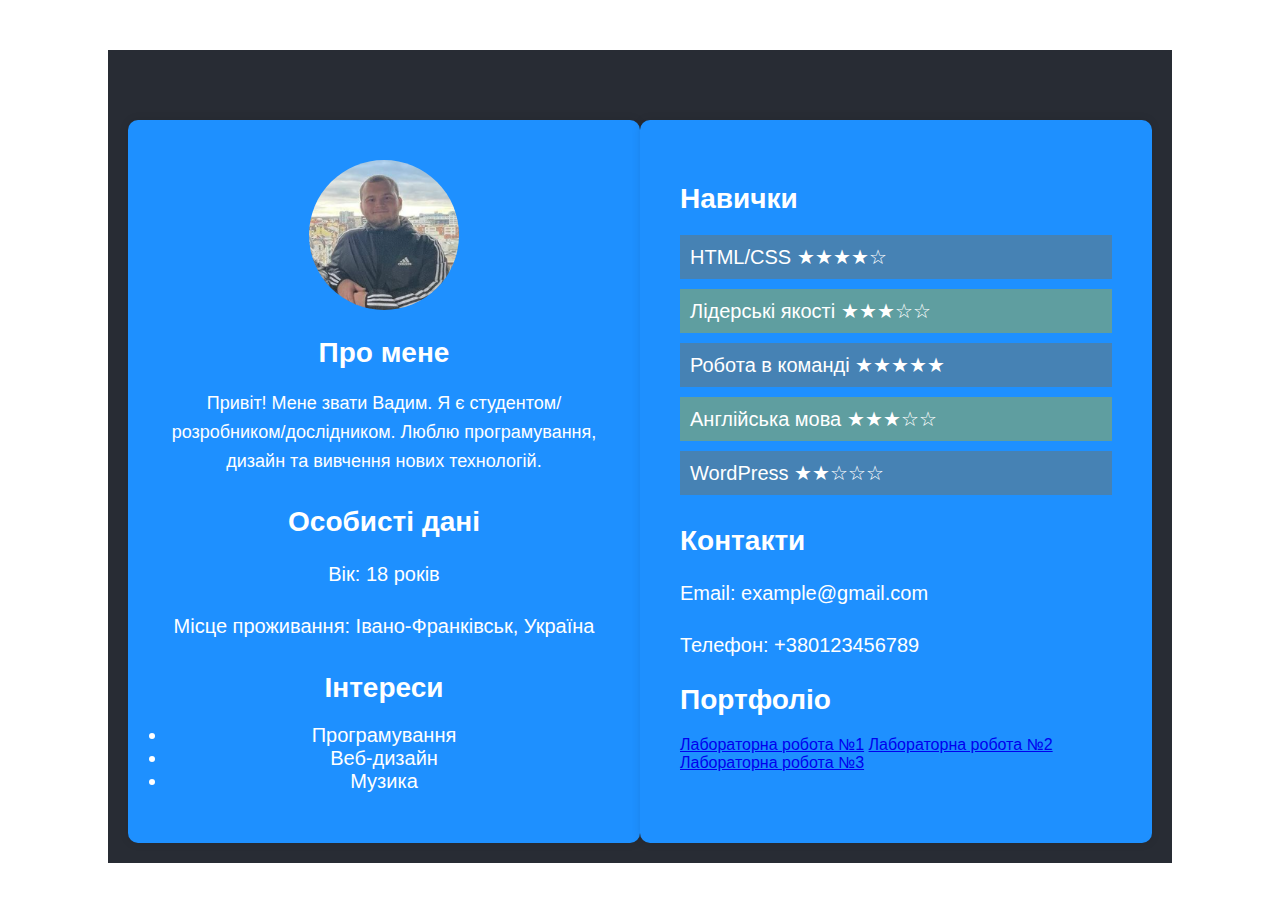
==== index.html @ 5644dd55 "Update index.html" ====
<!DOCTYPE html>
<html lang="en">
<head>
    <meta charset="UTF-8">
    <meta name="viewport" content="width=device-width, initial-scale=1.0">
    <title>Resume</title>
    <link rel="stylesheet" href="css/style.css">
</head>
<body>
    <div class="container">
        <div class="leftside">
            <div class="profile-pic">
                <img src="img/image.png" alt="Фото автора">
            </div>
            <div class="about-me">
                <h2>Про мене</h2>
                <p>Привіт! Мене звати Вадим. Я є студентом/розробником/дослідником. Люблю програмування, дизайн та вивчення нових технологій.</p>
            </div>
            <div class="personal-info">
                <h2>Особисті дані</h2>
                <p>Вік: 18 років</p>
                <p>Місце проживання: Івано-Франківськ, Україна</p>
            </div>
            <div class="interests">
                <h2>Інтереси</h2>
                <ul>
                    <li>Програмування</li>
                    <li>Веб-дизайн</li>
                    <li>Музика</li>
                </ul>
            </div>
        </div>

        <div class="rightside">
            <div class="skills">
                <h2>Навички</h2>
                <ul>
                    <li>HTML/CSS      ★★★★☆</li>
                    <li>Лідерські якості    ★★★☆☆</li>
                    <li>Робота в команді  ★★★★★</li>
                    <li>Англійська мова    ★★★☆☆</li>
                    <li>WordPress                   ★★☆☆☆</li>
                </ul>
            </div>
            <div class="contacts">
                <h2>Контакти</h2>
                <p>Email: example@gmail.com</p>
                <p>Телефон: +380123456789</p>
            </div>
            <div class="portfolio-links">
                <h2>Портфоліо</h2>
                <!-- Додайте сюди посилання на ваші лабораторні роботи -->
                <a href="#">Лабораторна робота №1</a>
                <a href="#">Лабораторна робота №2</a>
                <a href="#">Лабораторна робота №3</a>
            </div>
        </div>
    </div>
</body>
</html>
---- css/style.css ----
/* Загальні стилі */
body {
    font-family: Arial, sans-serif;
    margin: 0;
    padding: 0;
}

.container {
    width: 80%;
    margin: 50px auto;
    display: flex;
    justify-content: center; /* Вирівнює контейнер по горизонталі */
    background-color: #282c34; /* Новий колір фону */
    padding: 20px;
}

.leftside {
    flex: 1;
    text-align: center;
    padding: 40px;
    border-radius: 10px;
    margin-top: 50px; 
    background-color: #1e90ff; /* Колір фону для лівої сторони */
    box-shadow: 0 0 10px rgba(0, 0, 0, 0.1);
    overflow: hidden; /* Забороняємо вихід за межі блоку */
}

/* Заголовок */
h2 {
    font-size: 28px;
    color: #fff; /* Колір тексту заголовків */
    margin-bottom: 20px;
}

/* Текст */
p {
    font-size: 18px;
    line-height: 1.6;
    color: #fff; /* Колір тексту */
}

/* Оформлення блоків особистих даних, інтересів та контактів */
.personal-info, .interests, .contacts {
    margin-top: 30px;
}

.personal-info p, .interests ul, .contacts p {
    color: #fff; /* Колір тексту */
    font-size: 20px;
    margin-bottom: 10px;
}

.interests ul {
    padding-left: 0;
}

.contacts p {
    margin-bottom: 5px;
}

/* Фото круглим */
.profile-pic img {
    border-radius: 50%;
    width: 150px;
    height: 150px;
}

/* Права сторона */
.rightside {
    flex: 1; 
    text-align: left; /* Текст вирівнюємо зліва */
    padding: 40px;
    border-radius: 10px;
    margin-top: 50px; /* Потягуємо вниз */
    background-color: #1e90ff; /* Колір фону для правої сторони */
    box-shadow: 0 0 10px rgba(0, 0, 0, 0.1);
    overflow: hidden; /* Забороняємо вихід за межі блоку */
}

/* Список навичок */
.skills {
    margin-top: 20px;
}

.skills ul {
    list-style: none;
    padding: 0;
}

.skills li {
    margin-bottom: 10px;
    color: #fff; /* Колір тексту */
    font-size: 20px;
}

/* Кольорові блоки для кожного елемента навичок */
.skills li:nth-child(odd) {
    background-color: #4682b4; /* Кольоровий фон для непарних елементів */
}

.skills li:nth-child(even) {
    background-color: #5f9ea0; /* Колір фону для парних елементів */
}

.skills li {
    padding: 10px;
    border-radius: 5;
}

/* Стилі для кнопок портфоліо */
.portfolio-links {
    margin-top: 20px;
}

.portfolio-links .btn {
    display: inline-block;
    padding: 10px 20px;
    background-color: #1e90ff;
    color: #fff;
    text-decoration: none;
    border-radius: 5px;
    margin-right: 10px;
    margin-bottom: 10px;
}

.portfolio-links .btn:hover {
    background-color: #4682b4;
}
.btn {
    background-color: #00A4CC;
    color: white;
    border: none;
    padding: 15px 32px;
    text-align: center;
    text-decoration: none;
    display: inline-block;
    font-size: 16px;
    margin: 4px 2px;
    transition-duration: 0.4s;
    cursor: pointer;
}

.btn:hover {
    background-color: white;
    color: black;
}

.btn1 {
    background-color: white; 
    color: black; 
    border: 2px solid #f44336;
}

.btn1:hover {
    background-color: #f44336;
    color: white;
}
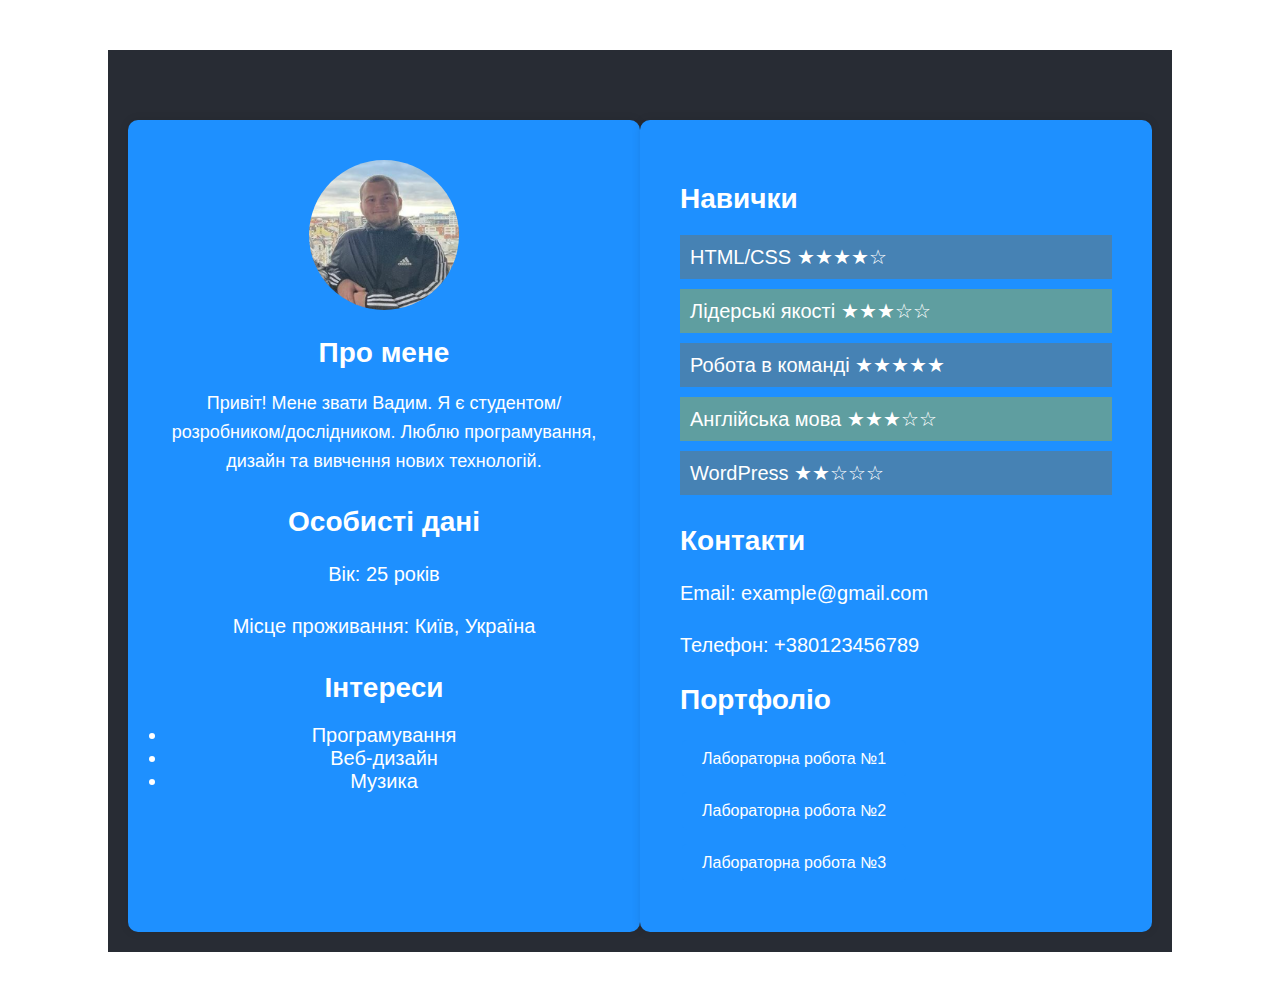
==== commit ddfec48f: "Update index.html" ====
--- a/index.html
+++ b/index.html
@@ -18,8 +18,8 @@
             </div>
             <div class="personal-info">
                 <h2>Особисті дані</h2>
-                <p>Вік: 18 років</p>
-                <p>Місце проживання: Івано-Франківськ, Україна</p>
+                <p>Вік: 25 років</p>
+                <p>Місце проживання: Київ, Україна</p>
             </div>
             <div class="interests">
                 <h2>Інтереси</h2>
@@ -49,10 +49,9 @@
             </div>
             <div class="portfolio-links">
                 <h2>Портфоліо</h2>
-                <!-- Додайте сюди посилання на ваші лабораторні роботи -->
-                <a href="#">Лабораторна робота №1</a>
-                <a href="#">Лабораторна робота №2</a>
-                <a href="#">Лабораторна робота №3</a>
+                <a href="#" class="btn">Лабораторна робота №1</a>
+                <a href="#" class="btn">Лабораторна робота №2</a>
+                <a href="#" class="btn">Лабораторна робота №3</a>
             </div>
         </div>
     </div>
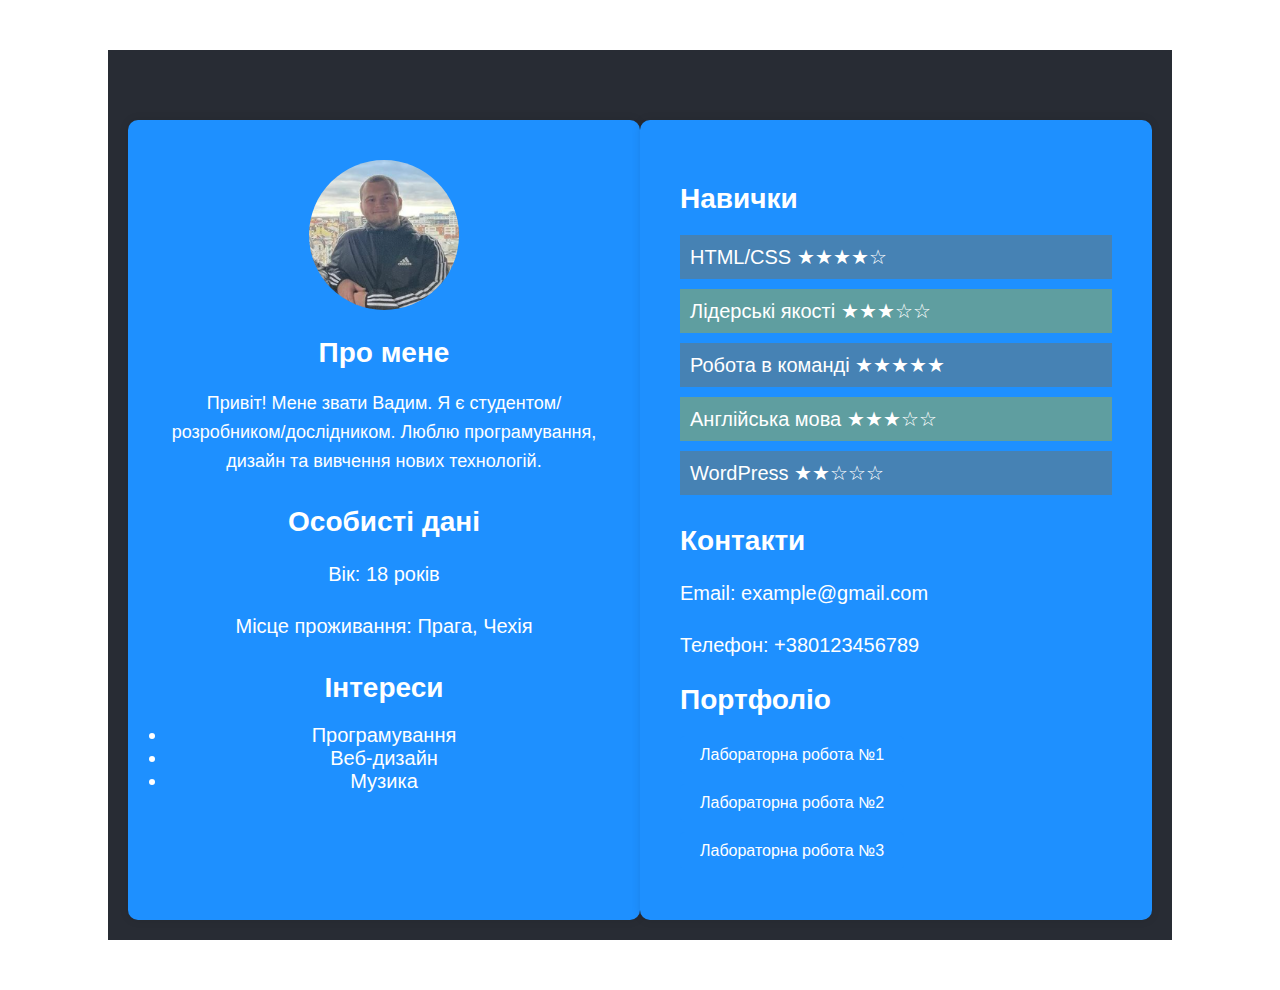
==== commit d2e329b6: "Update index.html" ====
--- a/index.html
+++ b/index.html
@@ -18,8 +18,8 @@
             </div>
             <div class="personal-info">
                 <h2>Особисті дані</h2>
-                <p>Вік: 25 років</p>
-                <p>Місце проживання: Київ, Україна</p>
+                <p>Вік: 18 років</p>
+                <p>Місце проживання: Прага, Чехія</p>
             </div>
             <div class="interests">
                 <h2>Інтереси</h2>
--- a/css/style.css
+++ b/css/style.css
@@ -126,32 +126,22 @@
 .portfolio-links .btn:hover {
     background-color: #4682b4;
 }
-.btn {
-    background-color: #00A4CC;
-    color: white;
-    border: none;
-    padding: 15px 32px;
-    text-align: center;
-    text-decoration: none;
-    display: inline-block;
-    font-size: 16px;
-    margin: 4px 2px;
-    transition-duration: 0.4s;
-    cursor: pointer;
+/* Стилі для кнопок портфоліо */
+.portfolio-links {
+    margin-top: 20px;
 }
 
-.btn:hover {
-    background-color: white;
-    color: black;
+.portfolio-links .btn {
+    display: inline-block;
+    padding: 10px 20px;
+    background-color: #1e90ff;
+    color: #fff;
+    text-decoration: none;
+    border-radius: 5px;
+    margin-right: 10px;
+    margin-bottom: 10px;
 }
 
-.btn1 {
-    background-color: white; 
-    color: black; 
-    border: 2px solid #f44336;
+.portfolio-links .btn:hover {
+    background-color: #4682b4;
 }
-
-.btn1:hover {
-    background-color: #f44336;
-    color: white;
-}
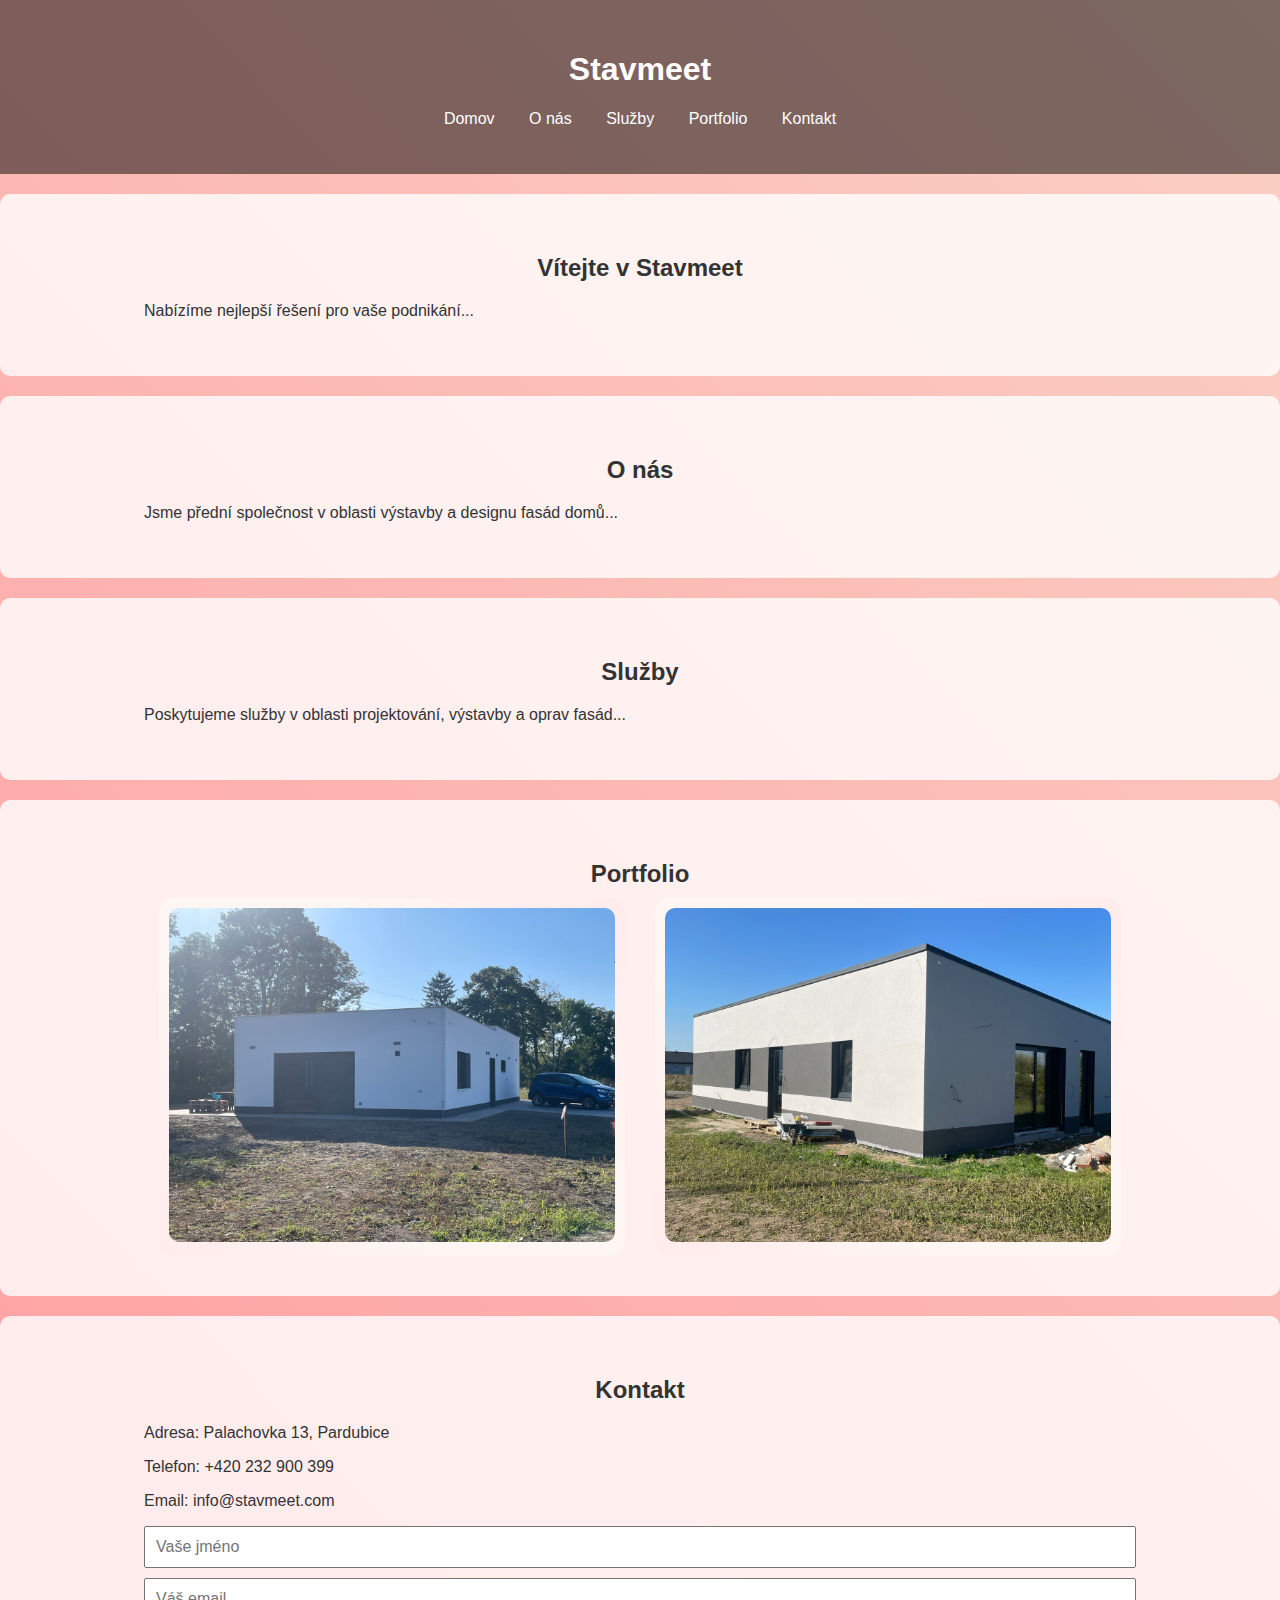
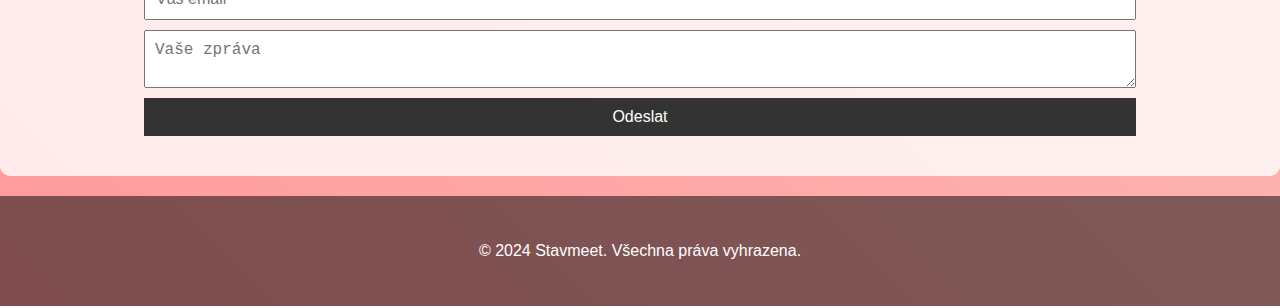
==== commit f68cb2a7: "Add files via upload" ====
--- a/index.html
+++ b/index.html
@@ -1,59 +1,76 @@
 <!DOCTYPE html>
-<html lang="en">
+<html lang="cs">
 <head>
     <meta charset="UTF-8">
     <meta name="viewport" content="width=device-width, initial-scale=1.0">
-    <title>Resume</title>
+    <title>Stavmeet</title>
     <link rel="stylesheet" href="css/style.css">
 </head>
 <body>
-    <div class="container">
-        <div class="leftside">
-            <div class="profile-pic">
-                <img src="img/image.png" alt="Фото автора">
-            </div>
-            <div class="about-me">
-                <h2>Про мене</h2>
-                <p>Привіт! Мене звати Вадим. Я є студентом/розробником/дослідником. Люблю програмування, дизайн та вивчення нових технологій.</p>
-            </div>
-            <div class="personal-info">
-                <h2>Особисті дані</h2>
-                <p>Вік: 18 років</p>
-                <p>Місце проживання: Прага, Чехія</p>
-            </div>
-            <div class="interests">
-                <h2>Інтереси</h2>
+    <header>
+        <div class="container">
+            <h1>Stavmeet</h1>
+            <nav>
                 <ul>
-                    <li>Програмування</li>
-                    <li>Веб-дизайн</li>
-                    <li>Музика</li>
+                    <li><a href="#home">Domov</a></li>
+                    <li><a href="#about">O nás</a></li>
+                    <li><a href="#services">Služby</a></li>
+                    <li><a href="#portfolio">Portfolio</a></li>
+                    <li><a href="#contact">Kontakt</a></li>
                 </ul>
+            </nav>
+        </div>
+    </header>
+    <section id="home">
+        <div class="container">
+            <h2>Vítejte v Stavmeet</h2>
+            <p>Nabízíme nejlepší řešení pro vaše podnikání...</p>
+        </div>
+    </section>
+    <section id="about">
+        <div class="container">
+            <h2>O nás</h2>
+            <p>Jsme přední společnost v oblasti výstavby a designu fasád domů...</p>
+        </div>
+    </section>
+    <section id="services">
+        <div class="container">
+            <h2>Služby</h2>
+            <p>Poskytujeme služby v oblasti projektování, výstavby a oprav fasád...</p>
+        </div>
+    </section>
+    <section id="portfolio">
+        <div class="container">
+            <h2>Portfolio</h2>
+            <div class="gallery">
+                <div class="image-container">
+                    <img src="img/tato2.jpeg" alt="Projekt 1">
+                </div>
+                <div class="image-container">
+                    <img src="img/tato3.jpeg" alt="Projekt 2">
+                </div>
             </div>
         </div>
-
-        <div class="rightside">
-            <div class="skills">
-                <h2>Навички</h2>
-                <ul>
-                    <li>HTML/CSS      ★★★★☆</li>
-                    <li>Лідерські якості    ★★★☆☆</li>
-                    <li>Робота в команді  ★★★★★</li>
-                    <li>Англійська мова    ★★★☆☆</li>
-                    <li>WordPress                   ★★☆☆☆</li>
-                </ul>
-            </div>
-            <div class="contacts">
-                <h2>Контакти</h2>
-                <p>Email: example@gmail.com</p>
-                <p>Телефон: +380123456789</p>
-            </div>
-            <div class="portfolio-links">
-                <h2>Портфоліо</h2>
-                <a href="#" class="btn">Лабораторна робота №1</a>
-                <a href="#" class="btn">Лабораторна робота №2</a>
-                <a href="#" class="btn">Лабораторна робота №3</a>
-            </div>
+    </section>
+    <section id="contact">
+        <div class="container">
+            <h2>Kontakt</h2>
+            <p>Adresa: Palachovka 13, Pardubice</p>
+            <p>Telefon: +420 232 900 399</p>
+            <p>Email: info@stavmeet.com</p>
+            <form>
+                <input type="text" placeholder="Vaše jméno">
+                <input type="email" placeholder="Váš email">
+                <textarea placeholder="Vaše zpráva"></textarea>
+                <button type="submit">Odeslat</button>
+            </form>
         </div>
-    </div>
+    </section>
+    <footer>
+        <div class="container">
+            <p>&copy; 2024 Stavmeet. Všechna práva vyhrazena.</p>
+        </div>
+    </footer>
+    <script src="scripts.js"></script>
 </body>
 </html>
--- a/css/style.css
+++ b/css/style.css
@@ -1,147 +1,150 @@
-/* Загальні стилі */
 body {
     font-family: Arial, sans-serif;
     margin: 0;
     padding: 0;
+    background: linear-gradient(45deg, #ff9a9e 0%, #fad0c4 99%, #fad0c4 100%);
+    color: #333;
 }
 
 .container {
     width: 80%;
-    margin: 50px auto;
-    display: flex;
-    justify-content: center; /* Вирівнює контейнер по горизонталі */
-    background-color: #282c34; /* Новий колір фону */
+    margin: 0 auto;
     padding: 20px;
 }
 
-.leftside {
-    flex: 1;
+header {
+    background: rgba(0, 0, 0, 0.5);
+    color: #fff;
+    padding: 10px 0;
     text-align: center;
-    padding: 40px;
-    border-radius: 10px;
-    margin-top: 50px; 
-    background-color: #1e90ff; /* Колір фону для лівої сторони */
-    box-shadow: 0 0 10px rgba(0, 0, 0, 0.1);
-    overflow: hidden; /* Забороняємо вихід за межі блоку */
 }
 
-/* Заголовок */
+nav ul {
+    list-style: none;
+    padding: 0;
+    text-align: center;
+}
+
+nav ul li {
+    display: inline;
+    margin: 0 15px;
+}
+
+nav ul li a {
+    color: #fff;
+    text-decoration: none;
+}
+
+section {
+    margin: 20px 0;
+    padding: 20px;
+    background: rgba(255, 255, 255, 0.8);
+    border-radius: 10px;
+}
+
 h2 {
-    font-size: 28px;
-    color: #fff; /* Колір тексту заголовків */
+    text-align: center;
     margin-bottom: 20px;
 }
 
-/* Текст */
-p {
-    font-size: 18px;
-    line-height: 1.6;
-    color: #fff; /* Колір тексту */
+.gallery {
+    display: flex;
+    justify-content: space-around;
+    flex-wrap: wrap;
 }
 
-/* Оформлення блоків особистих даних, інтересів та контактів */
-.personal-info, .interests, .contacts {
-    margin-top: 30px;
-}
-
-.personal-info p, .interests ul, .contacts p {
-    color: #fff; /* Колір тексту */
-    font-size: 20px;
+.image-container {
+    position: relative;
+    width: 45%;
     margin-bottom: 10px;
 }
 
-.interests ul {
-    padding-left: 0;
+.image-container::before {
+    content: "";
+    position: absolute;
+    top: -10px;
+    left: -10px;
+    right: -10px;
+    bottom: -10px;
+    background: linear-gradient(45deg, #ff9a9e, #fad0c4, #fad0c4, #ff9a9e);
+    border-radius: 15px;
+    z-index: -1;
+    animation: gradient-animation 3s infinite;
 }
 
-.contacts p {
-    margin-bottom: 5px;
+@keyframes gradient-animation {
+    0% {background-position: 0% 50%;}
+    50% {background-position: 100% 50%;}
+    100% {background-position: 0% 50%;}
 }
 
-/* Фото круглим */
-.profile-pic img {
-    border-radius: 50%;
-    width: 150px;
-    height: 150px;
+.image-container img {
+    width: 100%;
+    border-radius: 10px;
 }
 
-/* Права сторона */
-.rightside {
-    flex: 1; 
-    text-align: left; /* Текст вирівнюємо зліва */
-    padding: 40px;
-    border-radius: 10px;
-    margin-top: 50px; /* Потягуємо вниз */
-    background-color: #1e90ff; /* Колір фону для правої сторони */
-    box-shadow: 0 0 10px rgba(0, 0, 0, 0.1);
-    overflow: hidden; /* Забороняємо вихід за межі блоку */
+form {
+    display: flex;
+    flex-direction: column;
 }
 
-/* Список навичок */
-.skills {
-    margin-top: 20px;
+form input, form textarea {
+    margin-bottom: 10px;
+    padding: 10px;
+    font-size: 16px;
+    width: 100%;
+    box-sizing: border-box;
 }
 
-.skills ul {
-    list-style: none;
-    padding: 0;
+form button {
+    padding: 10px;
+    font-size: 16px;
+    background-color: #333;
+    color: #fff;
+    border: none;
+    cursor: pointer;
 }
 
-.skills li {
-    margin-bottom: 10px;
-    color: #fff; /* Колір тексту */
-    font-size: 20px;
+form button:hover {
+    background-color: #555;
 }
 
-/* Кольорові блоки для кожного елемента навичок */
-.skills li:nth-child(odd) {
-    background-color: #4682b4; /* Кольоровий фон для непарних елементів */
+footer {
+    background: rgba(0, 0, 0, 0.5);
+    color: #fff;
+    text-align: center;
+    padding: 10px 0;
 }
 
-.skills li:nth-child(even) {
-    background-color: #5f9ea0; /* Колір фону для парних елементів */
+/* Media Queries for Mobile Devices */
+@media (max-width: 768px) {
+    .container {
+        width: 90%;
+        padding: 10px;
+    }
+    
+    nav ul li {
+        display: block;
+        margin: 10px 0;
+    }
+
+    .gallery {
+        flex-direction: column;
+        align-items: center;
+    }
+
+    .image-container {
+        width: 90%;
+    }
 }
 
-.skills li {
-    padding: 10px;
-    border-radius: 5;
+@media (max-width: 480px) {
+    .container {
+        width: 95%;
+        padding: 5px;
+    }
+
+    .gallery img {
+        max-width: 100%;
+    }
 }
-
-/* Стилі для кнопок портфоліо */
-.portfolio-links {
-    margin-top: 20px;
-}
-
-.portfolio-links .btn {
-    display: inline-block;
-    padding: 10px 20px;
-    background-color: #1e90ff;
-    color: #fff;
-    text-decoration: none;
-    border-radius: 5px;
-    margin-right: 10px;
-    margin-bottom: 10px;
-}
-
-.portfolio-links .btn:hover {
-    background-color: #4682b4;
-}
-/* Стилі для кнопок портфоліо */
-.portfolio-links {
-    margin-top: 20px;
-}
-
-.portfolio-links .btn {
-    display: inline-block;
-    padding: 10px 20px;
-    background-color: #1e90ff;
-    color: #fff;
-    text-decoration: none;
-    border-radius: 5px;
-    margin-right: 10px;
-    margin-bottom: 10px;
-}
-
-.portfolio-links .btn:hover {
-    background-color: #4682b4;
-}
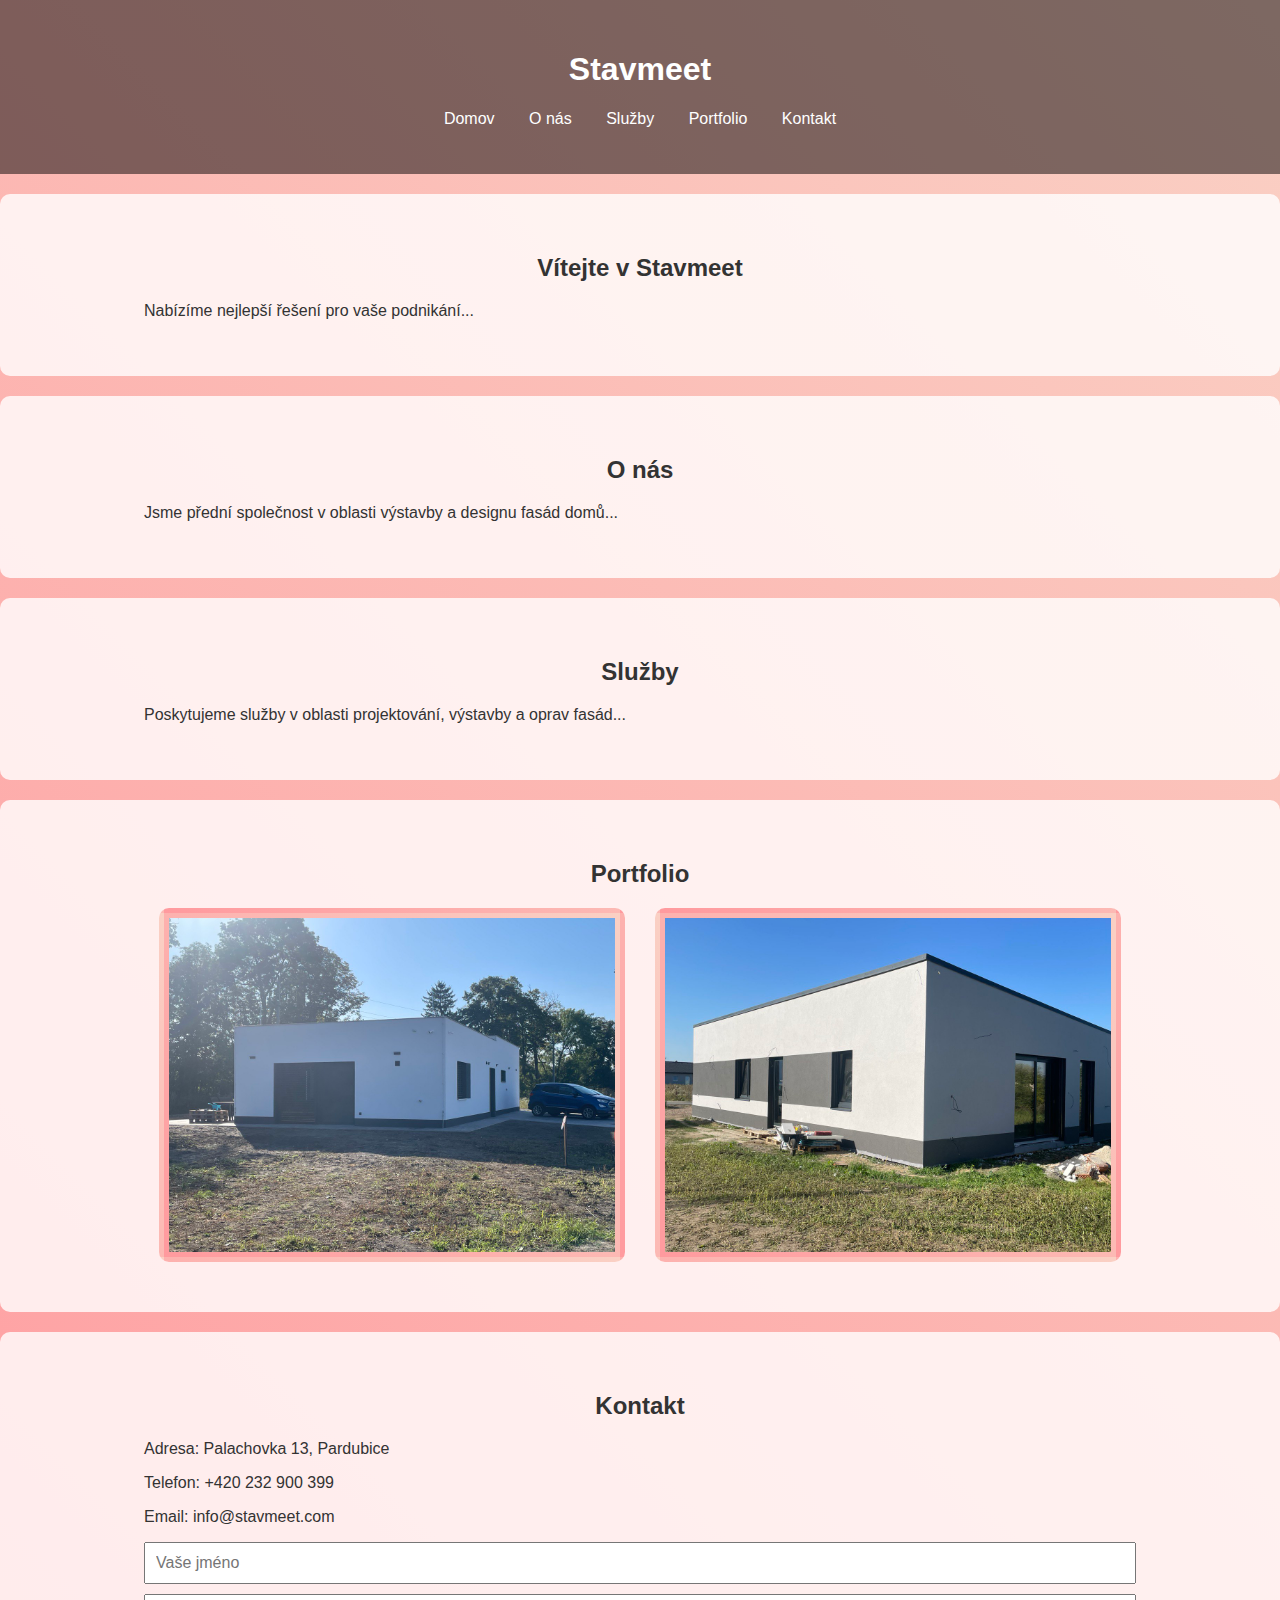
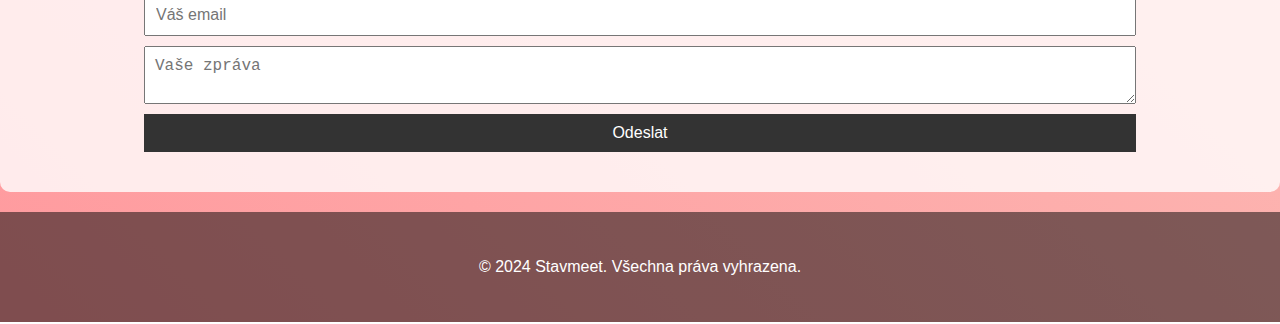
==== commit 49a63c38: "Update index.html" ====
--- a/index.html
+++ b/index.html
@@ -43,12 +43,8 @@
         <div class="container">
             <h2>Portfolio</h2>
             <div class="gallery">
-                <div class="image-container">
-                    <img src="img/tato2.jpeg" alt="Projekt 1">
-                </div>
-                <div class="image-container">
-                    <img src="img/tato3.jpeg" alt="Projekt 2">
-                </div>
+                <img src="img/tato2.jpeg" alt="Projekt 1">
+                <img src="img/tato3.jpeg" alt="Projekt 2">
             </div>
         </div>
     </section>
--- a/css/style.css
+++ b/css/style.css
@@ -53,34 +53,13 @@
     flex-wrap: wrap;
 }
 
-.image-container {
-    position: relative;
-    width: 45%;
+.gallery img {
+    max-width: 45%;
+    border-radius: 10px;
     margin-bottom: 10px;
-}
-
-.image-container::before {
-    content: "";
-    position: absolute;
-    top: -10px;
-    left: -10px;
-    right: -10px;
-    bottom: -10px;
-    background: linear-gradient(45deg, #ff9a9e, #fad0c4, #fad0c4, #ff9a9e);
-    border-radius: 15px;
-    z-index: -1;
-    animation: gradient-animation 3s infinite;
-}
-
-@keyframes gradient-animation {
-    0% {background-position: 0% 50%;}
-    50% {background-position: 100% 50%;}
-    100% {background-position: 0% 50%;}
-}
-
-.image-container img {
-    width: 100%;
-    border-radius: 10px;
+    border: 5px solid transparent;
+    background: linear-gradient(45deg, #ff9a9e, #fad0c4);
+    padding: 5px;
 }
 
 form {
@@ -116,35 +95,17 @@
     padding: 10px 0;
 }
 
-/* Media Queries for Mobile Devices */
 @media (max-width: 768px) {
     .container {
-        width: 90%;
+        width: 95%;
         padding: 10px;
     }
-    
+    .gallery img {
+        max-width: 100%;
+        margin-bottom: 10px;
+    }
     nav ul li {
         display: block;
         margin: 10px 0;
     }
-
-    .gallery {
-        flex-direction: column;
-        align-items: center;
-    }
-
-    .image-container {
-        width: 90%;
-    }
 }
-
-@media (max-width: 480px) {
-    .container {
-        width: 95%;
-        padding: 5px;
-    }
-
-    .gallery img {
-        max-width: 100%;
-    }
-}
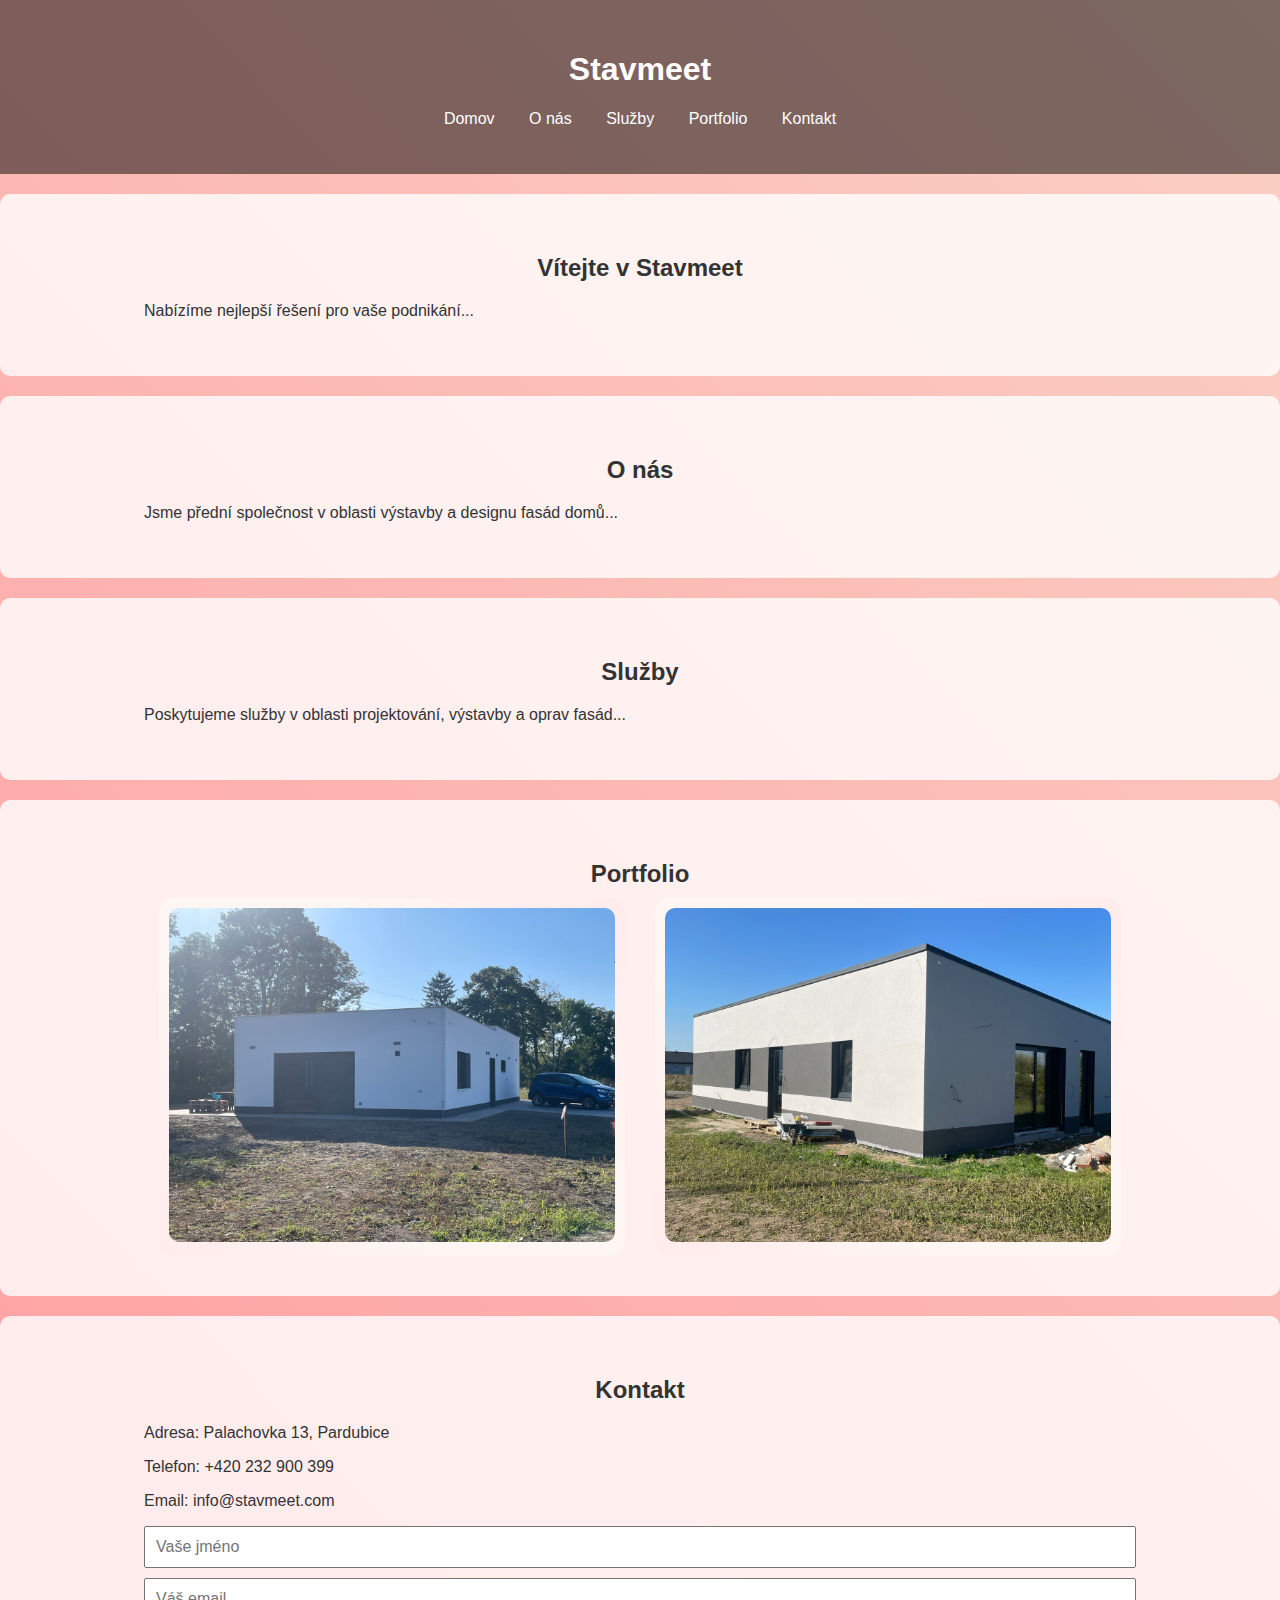
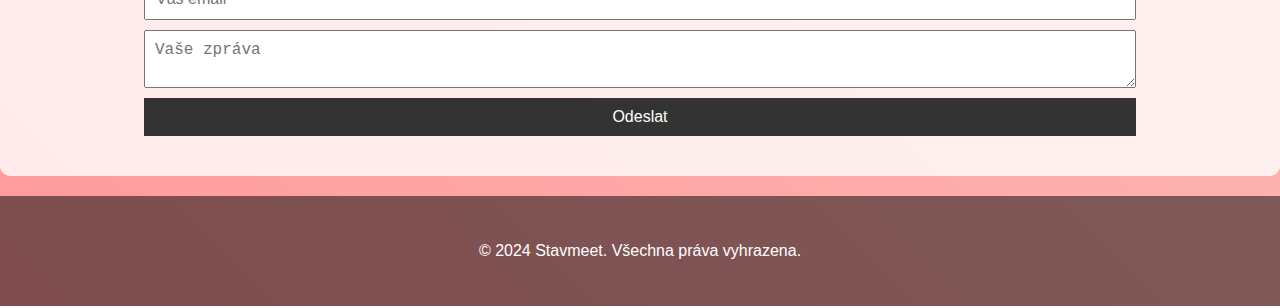
==== commit b1b05f0b: "Add files via upload" ====
--- a/index.html
+++ b/index.html
@@ -43,8 +43,12 @@
         <div class="container">
             <h2>Portfolio</h2>
             <div class="gallery">
-                <img src="img/tato2.jpeg" alt="Projekt 1">
-                <img src="img/tato3.jpeg" alt="Projekt 2">
+                <div class="image-container">
+                    <img src="img/tato2.jpeg" alt="Projekt 1">
+                </div>
+                <div class="image-container">
+                    <img src="img/tato3.jpeg" alt="Projekt 2">
+                </div>
             </div>
         </div>
     </section>
--- a/css/style.css
+++ b/css/style.css
@@ -53,13 +53,34 @@
     flex-wrap: wrap;
 }
 
-.gallery img {
-    max-width: 45%;
+.image-container {
+    position: relative;
+    width: 45%;
+    margin-bottom: 10px;
+}
+
+.image-container::before {
+    content: "";
+    position: absolute;
+    top: -10px;
+    left: -10px;
+    right: -10px;
+    bottom: -10px;
+    background: linear-gradient(45deg, #ff9a9e, #fad0c4, #fad0c4, #ff9a9e);
+    border-radius: 15px;
+    z-index: -1;
+    animation: gradient-animation 3s infinite;
+}
+
+@keyframes gradient-animation {
+    0% {background-position: 0% 50%;}
+    50% {background-position: 100% 50%;}
+    100% {background-position: 0% 50%;}
+}
+
+.image-container img {
+    width: 100%;
     border-radius: 10px;
-    margin-bottom: 10px;
-    border: 5px solid transparent;
-    background: linear-gradient(45deg, #ff9a9e, #fad0c4);
-    padding: 5px;
 }
 
 form {
@@ -95,17 +116,35 @@
     padding: 10px 0;
 }
 
+/* Media Queries for Mobile Devices */
 @media (max-width: 768px) {
     .container {
-        width: 95%;
+        width: 90%;
         padding: 10px;
     }
-    .gallery img {
-        max-width: 100%;
-        margin-bottom: 10px;
-    }
+    
     nav ul li {
         display: block;
         margin: 10px 0;
     }
+
+    .gallery {
+        flex-direction: column;
+        align-items: center;
+    }
+
+    .image-container {
+        width: 90%;
+    }
 }
+
+@media (max-width: 480px) {
+    .container {
+        width: 95%;
+        padding: 5px;
+    }
+
+    .gallery img {
+        max-width: 100%;
+    }
+}
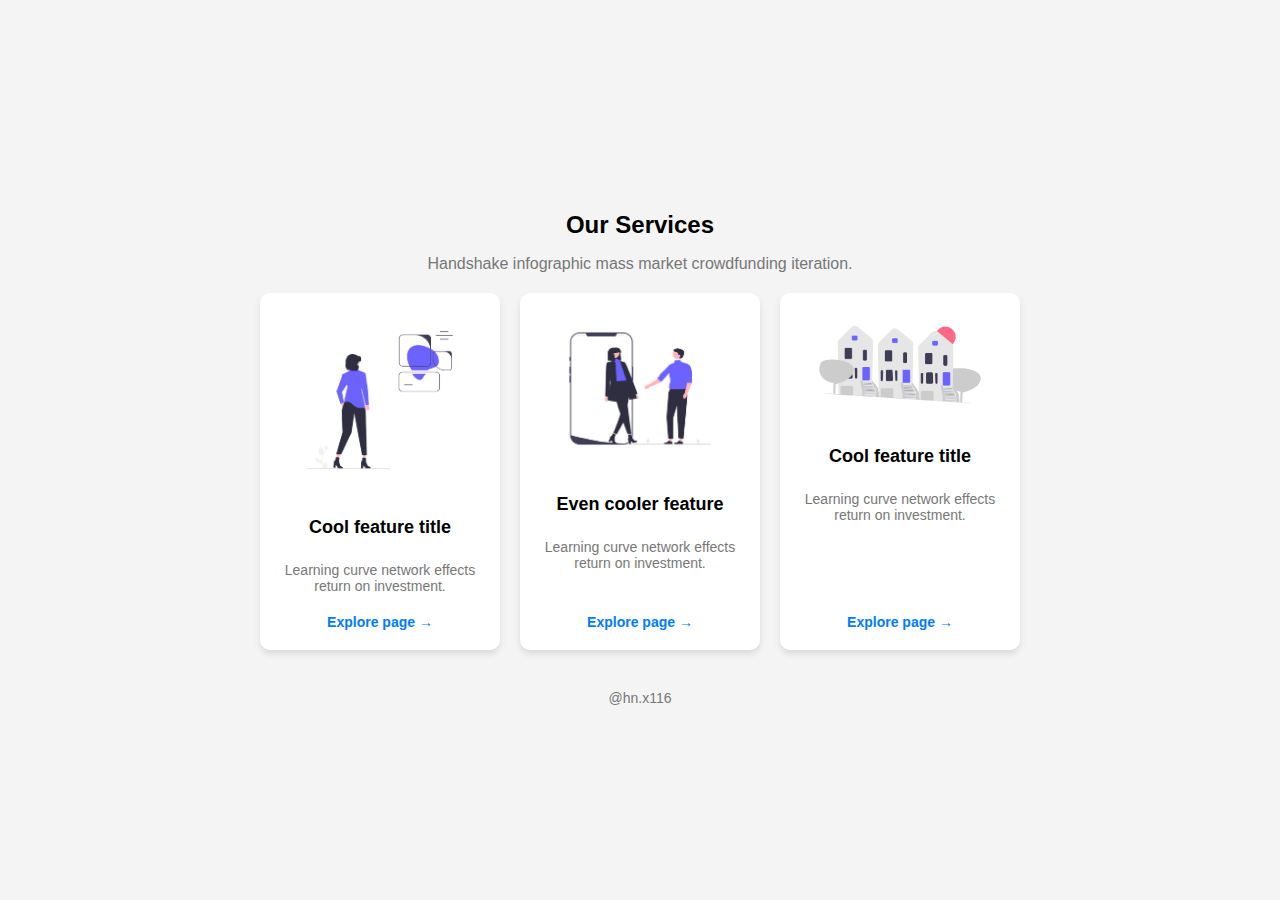
==== commit 61837e1d: "Add files via upload" ====
--- a/index.html
+++ b/index.html
@@ -1,76 +1,56 @@
 <!DOCTYPE html>
-<html lang="cs">
+<html lang="en">
 <head>
     <meta charset="UTF-8">
     <meta name="viewport" content="width=device-width, initial-scale=1.0">
-    <title>Stavmeet</title>
+    <title>Our Services</title>
     <link rel="stylesheet" href="css/style.css">
 </head>
 <body>
-    <header>
-        <div class="container">
-            <h1>Stavmeet</h1>
-            <nav>
-                <ul>
-                    <li><a href="#home">Domov</a></li>
-                    <li><a href="#about">O nás</a></li>
-                    <li><a href="#services">Služby</a></li>
-                    <li><a href="#portfolio">Portfolio</a></li>
-                    <li><a href="#contact">Kontakt</a></li>
-                </ul>
-            </nav>
-        </div>
-    </header>
-    <section id="home">
-        <div class="container">
-            <h2>Vítejte v Stavmeet</h2>
-            <p>Nabízíme nejlepší řešení pro vaše podnikání...</p>
-        </div>
-    </section>
-    <section id="about">
-        <div class="container">
-            <h2>O nás</h2>
-            <p>Jsme přední společnost v oblasti výstavby a designu fasád domů...</p>
-        </div>
-    </section>
-    <section id="services">
-        <div class="container">
-            <h2>Služby</h2>
-            <p>Poskytujeme služby v oblasti projektování, výstavby a oprav fasád...</p>
-        </div>
-    </section>
-    <section id="portfolio">
-        <div class="container">
-            <h2>Portfolio</h2>
-            <div class="gallery">
-                <div class="image-container">
-                    <img src="img/tato2.jpeg" alt="Projekt 1">
+    <!-- Основний контейнер для секції послуг -->
+    <div class="services">
+        <!-- Заголовок секції -->
+        <h1>Our Services</h1>
+        <!-- Пояснювальний текст під заголовком -->
+        <p>Handshake infographic mass market crowdfunding iteration.</p>
+        <!-- Контейнер для карток послуг -->
+        <div class="service-cards">
+            <!-- Перша картка -->
+            <div class="card">
+                <!-- Контейнер для вмісту картки -->
+                <div class="card-content">
+                    <!-- Зображення картки -->
+                    <img src="img/div1.png" alt="Cool feature 1">
+                    <!-- Заголовок картки -->
+                    <h2>Cool feature title</h2>
+                    <!-- Опис картки -->
+                    <p>Learning curve network effects return on investment.</p>
                 </div>
-                <div class="image-container">
-                    <img src="img/tato3.jpeg" alt="Projekt 2">
+                <!-- Посилання для детальнішого перегляду -->
+                <a href="#" class="explore-link">Explore page →</a>
+            </div>
+            <!-- Друга картка -->
+            <div class="card">
+                <div class="card-content">
+                    <img src="img/div2.png" alt="Even cooler feature">
+                    <h2>Even cooler feature</h2>
+                    <p>Learning curve network effects return on investment.</p>
                 </div>
+                <a href="#" class="explore-link">Explore page →</a>
+            </div>
+            <!-- Третя картка -->
+            <div class="card">
+                <div class="card-content">
+                    <img src="img/div3.png" alt="Cool feature 3">
+                    <h2>Cool feature title</h2>
+                    <p>Learning curve network effects return on investment.</p>
+                </div>
+                <a href="#" class="explore-link">Explore page →</a>
             </div>
         </div>
-    </section>
-    <section id="contact">
-        <div class="container">
-            <h2>Kontakt</h2>
-            <p>Adresa: Palachovka 13, Pardubice</p>
-            <p>Telefon: +420 232 900 399</p>
-            <p>Email: info@stavmeet.com</p>
-            <form>
-                <input type="text" placeholder="Vaše jméno">
-                <input type="email" placeholder="Váš email">
-                <textarea placeholder="Vaše zpráva"></textarea>
-                <button type="submit">Odeslat</button>
-            </form>
-        </div>
-    </section>
-    <footer>
-        <div class="container">
-            <p>&copy; 2024 Stavmeet. Všechna práva vyhrazena.</p>
-        </div>
+    </div>
+    <footer class="footer">
+        @hn.x116
     </footer>
-    <script src="scripts.js"></script>
 </body>
 </html>
--- a/css/style.css
+++ b/css/style.css
@@ -1,150 +1,102 @@
+/* Загальні стилі для всього документа */
 body {
     font-family: Arial, sans-serif;
     margin: 0;
     padding: 0;
-    background: linear-gradient(45deg, #ff9a9e 0%, #fad0c4 99%, #fad0c4 100%);
-    color: #333;
+    display: flex;
+    flex-direction: column;
+    justify-content: center;
+    align-items: center;
+    min-height: 100vh;
+    background-color: #f4f4f4;
 }
 
-.container {
-    width: 80%;
-    margin: 0 auto;
-    padding: 20px;
-}
-
-header {
-    background: rgba(0, 0, 0, 0.5);
-    color: #fff;
-    padding: 10px 0;
-    text-align: center;
-}
-
-nav ul {
-    list-style: none;
-    padding: 0;
-    text-align: center;
-}
-
-nav ul li {
-    display: inline;
-    margin: 0 15px;
-}
-
-nav ul li a {
-    color: #fff;
-    text-decoration: none;
-}
-
-section {
-    margin: 20px 0;
-    padding: 20px;
-    background: rgba(255, 255, 255, 0.8);
-    border-radius: 10px;
-}
-
-h2 {
+/* Стилі для контейнера послуг */
+.services {
     text-align: center;
     margin-bottom: 20px;
 }
 
-.gallery {
-    display: flex;
-    justify-content: space-around;
-    flex-wrap: wrap;
-}
-
-.image-container {
-    position: relative;
-    width: 45%;
+/* Стилі для заголовка секції */
+h1 {
+    font-size: 24px;
     margin-bottom: 10px;
 }
 
-.image-container::before {
-    content: "";
-    position: absolute;
-    top: -10px;
-    left: -10px;
-    right: -10px;
-    bottom: -10px;
-    background: linear-gradient(45deg, #ff9a9e, #fad0c4, #fad0c4, #ff9a9e);
-    border-radius: 15px;
-    z-index: -1;
-    animation: gradient-animation 3s infinite;
+/* Стилі для пояснювального тексту */
+p {
+    font-size: 16px;
+    color: #777;
 }
 
-@keyframes gradient-animation {
-    0% {background-position: 0% 50%;}
-    50% {background-position: 100% 50%;}
-    100% {background-position: 0% 50%;}
+/* Стилі для контейнера карток */
+.service-cards {
+    display: flex;
+    justify-content: center;
+    gap: 20px;
+    margin-top: 20px;
 }
 
-.image-container img {
-    width: 100%;
+/* Стилі для кожної картки */
+.card {
+    background-color: white;
     border-radius: 10px;
+    box-shadow: 0 4px 6px rgba(0, 0, 0, 0.1);
+    padding: 20px;
+    width: 200px;
+    display: flex;
+    flex-direction: column;
+    justify-content: space-between;
 }
 
-form {
+/* Контейнер для вирівнювання вмісту картки */
+.card-content {
+    flex-grow: 1;
     display: flex;
     flex-direction: column;
+    align-items: center;
 }
 
-form input, form textarea {
-    margin-bottom: 10px;
-    padding: 10px;
-    font-size: 16px;
+/* Стилі для зображень у картках */
+.card img {
     width: 100%;
-    box-sizing: border-box;
+    height: auto;
+    margin-bottom: 15px;
 }
 
-form button {
-    padding: 10px;
-    font-size: 16px;
-    background-color: #333;
-    color: #fff;
-    border: none;
-    cursor: pointer;
+/* Стилі для заголовка картки */
+.card h2 {
+    font-size: 18px;
+    margin-bottom: 10px;
+    text-align: center;
 }
 
-form button:hover {
-    background-color: #555;
+/* Стилі для опису картки */
+.card p {
+    font-size: 14px;
+    color: #777;
+    margin-bottom: 20px;
+    text-align: center;
 }
 
-footer {
-    background: rgba(0, 0, 0, 0.5);
-    color: #fff;
-    text-align: center;
-    padding: 10px 0;
+/* Стилі для посилання у картці */
+.explore-link {
+    font-size: 14px;
+    color: #007BFF;
+    text-decoration: none;
+    font-weight: bold;
+    align-self: center;
 }
 
-/* Media Queries for Mobile Devices */
-@media (max-width: 768px) {
-    .container {
-        width: 90%;
-        padding: 10px;
-    }
-    
-    nav ul li {
-        display: block;
-        margin: 10px 0;
-    }
-
-    .gallery {
-        flex-direction: column;
-        align-items: center;
-    }
-
-    .image-container {
-        width: 90%;
-    }
+/* Стилі для посилання при наведенні */
+.explore-link:hover {
+    text-decoration: underline;
 }
 
-@media (max-width: 480px) {
-    .container {
-        width: 95%;
-        padding: 5px;
-    }
-
-    .gallery img {
-        max-width: 100%;
-    }
+/* Стилі для футера */
+.footer {
+    margin-top: 20px;
+    font-size: 14px;
+    color: #777;
+    text-align: center;
 }
